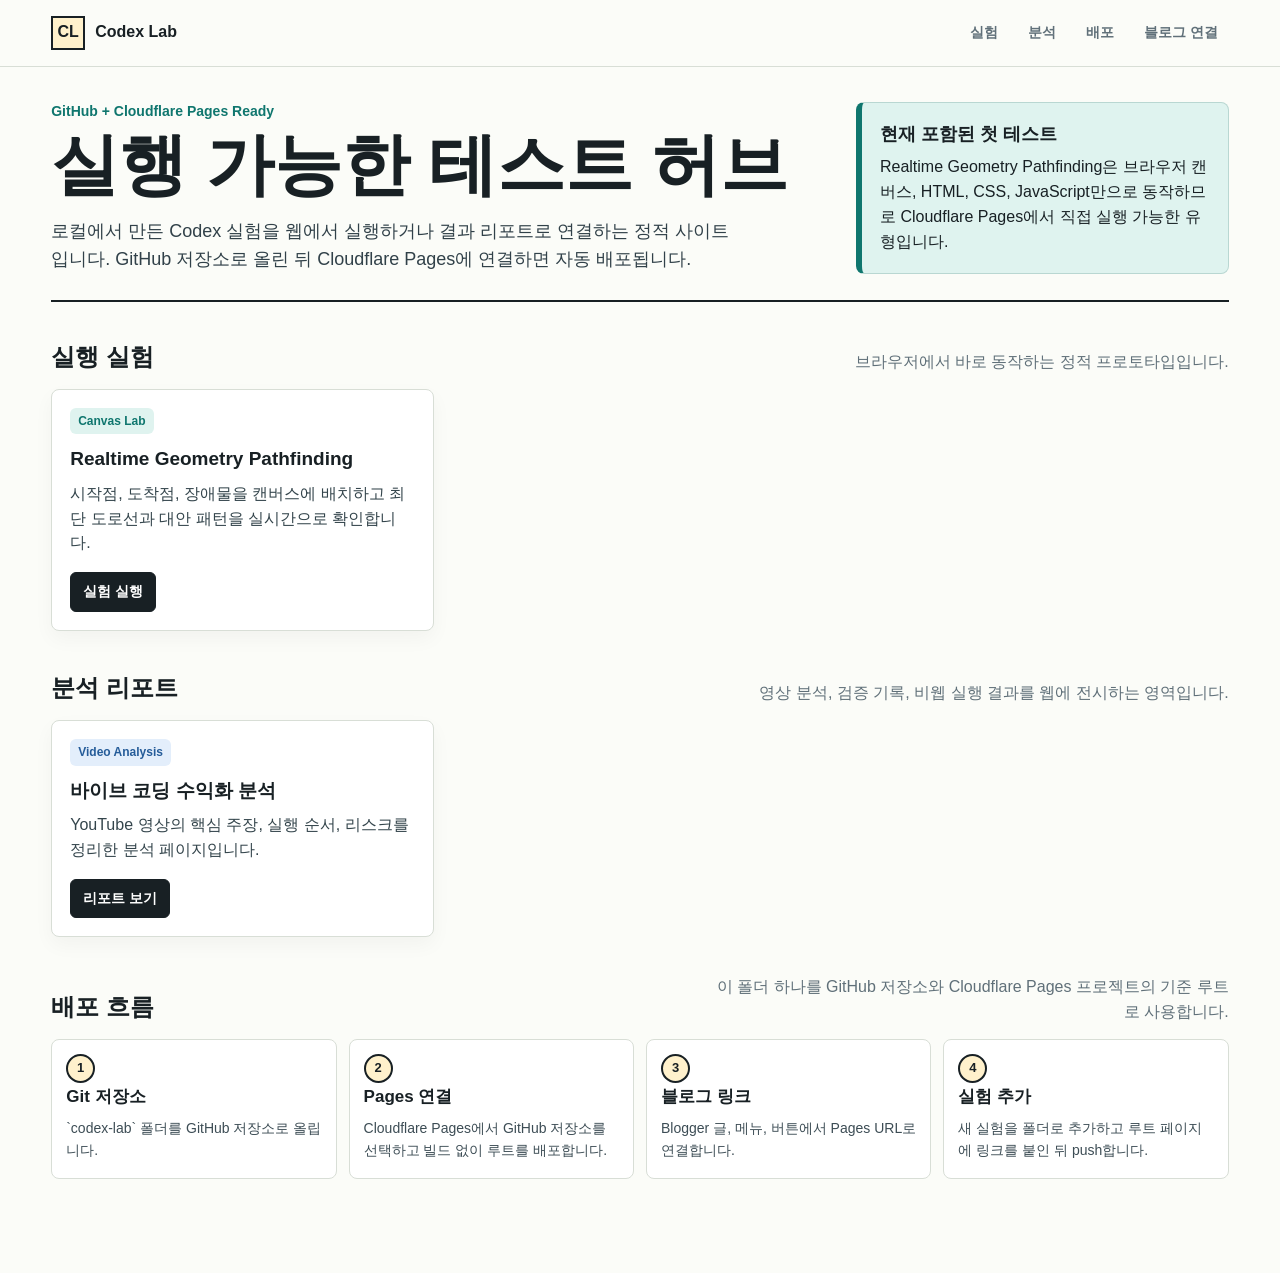
==== index.html @ 37bf5133 "Build Codex Lab static Pages site" ====
<!doctype html>
<html lang="ko">
<head>
  <meta charset="utf-8">
  <meta name="viewport" content="width=device-width, initial-scale=1">
  <title>Codex Lab | 실행 가능한 테스트 허브</title>
  <meta name="description" content="로컬 Codex 실험을 GitHub와 Cloudflare Pages로 배포하기 위한 정적 테스트 허브">
  <style>
    :root {
      --ink: #182024;
      --muted: #607079;
      --paper: #fbfcf8;
      --surface: #ffffff;
      --line: #d8ded6;
      --teal: #0f766e;
      --teal-soft: #dff3ef;
      --amber: #c98205;
      --amber-soft: #fff1cc;
      --blue: #255c99;
      --blue-soft: #e3eefb;
      --shadow: 0 16px 40px rgba(24, 32, 36, .08);
    }

    * {
      box-sizing: border-box;
    }

    body {
      margin: 0;
      color: var(--ink);
      background: var(--paper);
      font-family: "Segoe UI", "Malgun Gothic", Arial, sans-serif;
      line-height: 1.55;
    }

    a {
      color: inherit;
    }

    .topbar {
      display: flex;
      align-items: center;
      justify-content: space-between;
      gap: 16px;
      padding: 14px clamp(18px, 4vw, 56px);
      border-bottom: 1px solid var(--line);
      background: rgba(251, 252, 248, .94);
    }

    .brand {
      display: flex;
      align-items: center;
      gap: 10px;
      min-width: 0;
      font-weight: 900;
      text-decoration: none;
    }

    .mark {
      display: grid;
      place-items: center;
      width: 34px;
      height: 34px;
      border: 2px solid var(--ink);
      background: var(--amber-soft);
    }

    .nav {
      display: flex;
      gap: 8px;
      flex-wrap: wrap;
      justify-content: flex-end;
    }

    .nav a {
      min-height: 34px;
      padding: 7px 10px;
      border: 1px solid transparent;
      border-radius: 6px;
      color: var(--muted);
      font-size: 14px;
      font-weight: 800;
      text-decoration: none;
    }

    .nav a:hover {
      border-color: var(--line);
      background: var(--surface);
      color: var(--ink);
    }

    main {
      padding: 34px clamp(18px, 4vw, 56px) 56px;
    }

    .hero,
    .section {
      max-width: 1180px;
      margin: 0 auto;
    }

    .hero {
      display: grid;
      grid-template-columns: minmax(0, 1fr) minmax(300px, .48fr);
      gap: 28px;
      align-items: end;
      margin-bottom: 36px;
      padding-bottom: 26px;
      border-bottom: 2px solid var(--ink);
    }

    .eyebrow {
      margin: 0 0 8px;
      color: var(--teal);
      font-size: 14px;
      font-weight: 900;
    }

    h1 {
      margin: 0;
      font-size: clamp(34px, 6vw, 68px);
      line-height: 1.02;
      letter-spacing: 0;
    }

    .lede {
      margin: 18px 0 0;
      max-width: 68ch;
      color: #314149;
      font-size: 18px;
    }

    .deploy-card {
      padding: 18px;
      border: 1px solid #b9d7d2;
      border-left: 6px solid var(--teal);
      border-radius: 8px;
      background: var(--teal-soft);
    }

    .deploy-card strong {
      display: block;
      margin-bottom: 6px;
      font-size: 18px;
    }

    .section {
      margin-bottom: 38px;
    }

    .section-head {
      display: flex;
      align-items: end;
      justify-content: space-between;
      gap: 18px;
      margin-bottom: 14px;
    }

    h2 {
      margin: 0;
      font-size: 24px;
    }

    .section-head p {
      max-width: 58ch;
      margin: 0;
      color: var(--muted);
      text-align: right;
    }

    .grid {
      display: grid;
      grid-template-columns: repeat(3, minmax(0, 1fr));
      gap: 14px;
    }

    .card {
      min-width: 0;
      padding: 18px;
      border: 1px solid var(--line);
      border-radius: 8px;
      background: var(--surface);
      box-shadow: 0 8px 20px rgba(24, 32, 36, .04);
    }

    .tag {
      display: inline-flex;
      margin-bottom: 10px;
      padding: 4px 8px;
      border-radius: 6px;
      color: var(--teal);
      background: var(--teal-soft);
      font-size: 12px;
      font-weight: 900;
    }

    .tag.report {
      color: var(--blue);
      background: var(--blue-soft);
    }

    .tag.blog {
      color: #7b4a00;
      background: var(--amber-soft);
    }

    .card h3 {
      margin: 0 0 8px;
      font-size: 19px;
    }

    .card p {
      margin: 0;
      color: #34454c;
    }

    .launch {
      display: inline-flex;
      align-items: center;
      min-height: 38px;
      margin-top: 16px;
      padding: 8px 12px;
      border: 1px solid var(--ink);
      border-radius: 6px;
      background: var(--ink);
      color: #ffffff;
      font-size: 14px;
      font-weight: 900;
      text-decoration: none;
    }

    .launch:hover {
      background: var(--blue);
      border-color: var(--blue);
    }

    .steps {
      display: grid;
      grid-template-columns: repeat(4, minmax(0, 1fr));
      gap: 12px;
      counter-reset: step;
    }

    .step {
      position: relative;
      min-width: 0;
      padding: 44px 14px 16px;
      border: 1px solid var(--line);
      border-radius: 8px;
      background: var(--surface);
      counter-increment: step;
    }

    .step::before {
      content: counter(step);
      position: absolute;
      top: 14px;
      left: 14px;
      display: grid;
      place-items: center;
      width: 25px;
      height: 25px;
      border: 2px solid var(--ink);
      border-radius: 50%;
      background: var(--amber-soft);
      font-size: 13px;
      font-weight: 900;
    }

    .step h3 {
      margin: 0 0 8px;
      font-size: 17px;
    }

    .step p {
      margin: 0;
      color: #3d4d55;
      font-size: 14px;
    }

    @media (max-width: 900px) {
      .hero,
      .grid,
      .steps {
        grid-template-columns: 1fr;
      }

      .section-head {
        display: block;
      }

      .section-head p {
        margin-top: 8px;
        text-align: left;
      }
    }

    @media (max-width: 640px) {
      .topbar {
        align-items: flex-start;
        flex-direction: column;
      }

      .nav {
        justify-content: flex-start;
      }
    }
  </style>
</head>
<body>
  <header class="topbar">
    <a class="brand" href="./" aria-label="Codex Lab 홈">
      <span class="mark">CL</span>
      <span>Codex Lab</span>
    </a>
    <nav class="nav" aria-label="주요 섹션">
      <a href="#labs">실험</a>
      <a href="#reports">분석</a>
      <a href="#deploy">배포</a>
      <a href="blog/blogger-link-snippet.html">블로그 연결</a>
    </nav>
  </header>

  <main>
    <section class="hero">
      <div>
        <p class="eyebrow">GitHub + Cloudflare Pages Ready</p>
        <h1>실행 가능한 테스트 허브</h1>
        <p class="lede">로컬에서 만든 Codex 실험을 웹에서 실행하거나 결과 리포트로 연결하는 정적 사이트입니다. GitHub 저장소로 올린 뒤 Cloudflare Pages에 연결하면 자동 배포됩니다.</p>
      </div>
      <div class="deploy-card">
        <strong>현재 포함된 첫 테스트</strong>
        Realtime Geometry Pathfinding은 브라우저 캔버스, HTML, CSS, JavaScript만으로 동작하므로 Cloudflare Pages에서 직접 실행 가능한 유형입니다.
      </div>
    </section>

    <section class="section" id="labs">
      <div class="section-head">
        <h2>실행 실험</h2>
        <p>브라우저에서 바로 동작하는 정적 프로토타입입니다.</p>
      </div>
      <div class="grid">
        <article class="card">
          <span class="tag">Canvas Lab</span>
          <h3>Realtime Geometry Pathfinding</h3>
          <p>시작점, 도착점, 장애물을 캔버스에 배치하고 최단 도로선과 대안 패턴을 실시간으로 확인합니다.</p>
          <a class="launch" href="labs/realtime-geometry-pathfinding/">실험 실행</a>
        </article>
      </div>
    </section>

    <section class="section" id="reports">
      <div class="section-head">
        <h2>분석 리포트</h2>
        <p>영상 분석, 검증 기록, 비웹 실행 결과를 웹에 전시하는 영역입니다.</p>
      </div>
      <div class="grid">
        <article class="card">
          <span class="tag report">Video Analysis</span>
          <h3>바이브 코딩 수익화 분석</h3>
          <p>YouTube 영상의 핵심 주장, 실행 순서, 리스크를 정리한 분석 페이지입니다.</p>
          <a class="launch" href="reports/vibe-coding-video-analysis/">리포트 보기</a>
        </article>
      </div>
    </section>

    <section class="section" id="deploy">
      <div class="section-head">
        <h2>배포 흐름</h2>
        <p>이 폴더 하나를 GitHub 저장소와 Cloudflare Pages 프로젝트의 기준 루트로 사용합니다.</p>
      </div>
      <div class="steps">
        <article class="step">
          <h3>Git 저장소</h3>
          <p>`codex-lab` 폴더를 GitHub 저장소로 올립니다.</p>
        </article>
        <article class="step">
          <h3>Pages 연결</h3>
          <p>Cloudflare Pages에서 GitHub 저장소를 선택하고 빌드 없이 루트를 배포합니다.</p>
        </article>
        <article class="step">
          <h3>블로그 링크</h3>
          <p>Blogger 글, 메뉴, 버튼에서 Pages URL로 연결합니다.</p>
        </article>
        <article class="step">
          <h3>실험 추가</h3>
          <p>새 실험을 폴더로 추가하고 루트 페이지에 링크를 붙인 뒤 push합니다.</p>
        </article>
      </div>
    </section>
  </main>
</body>
</html>
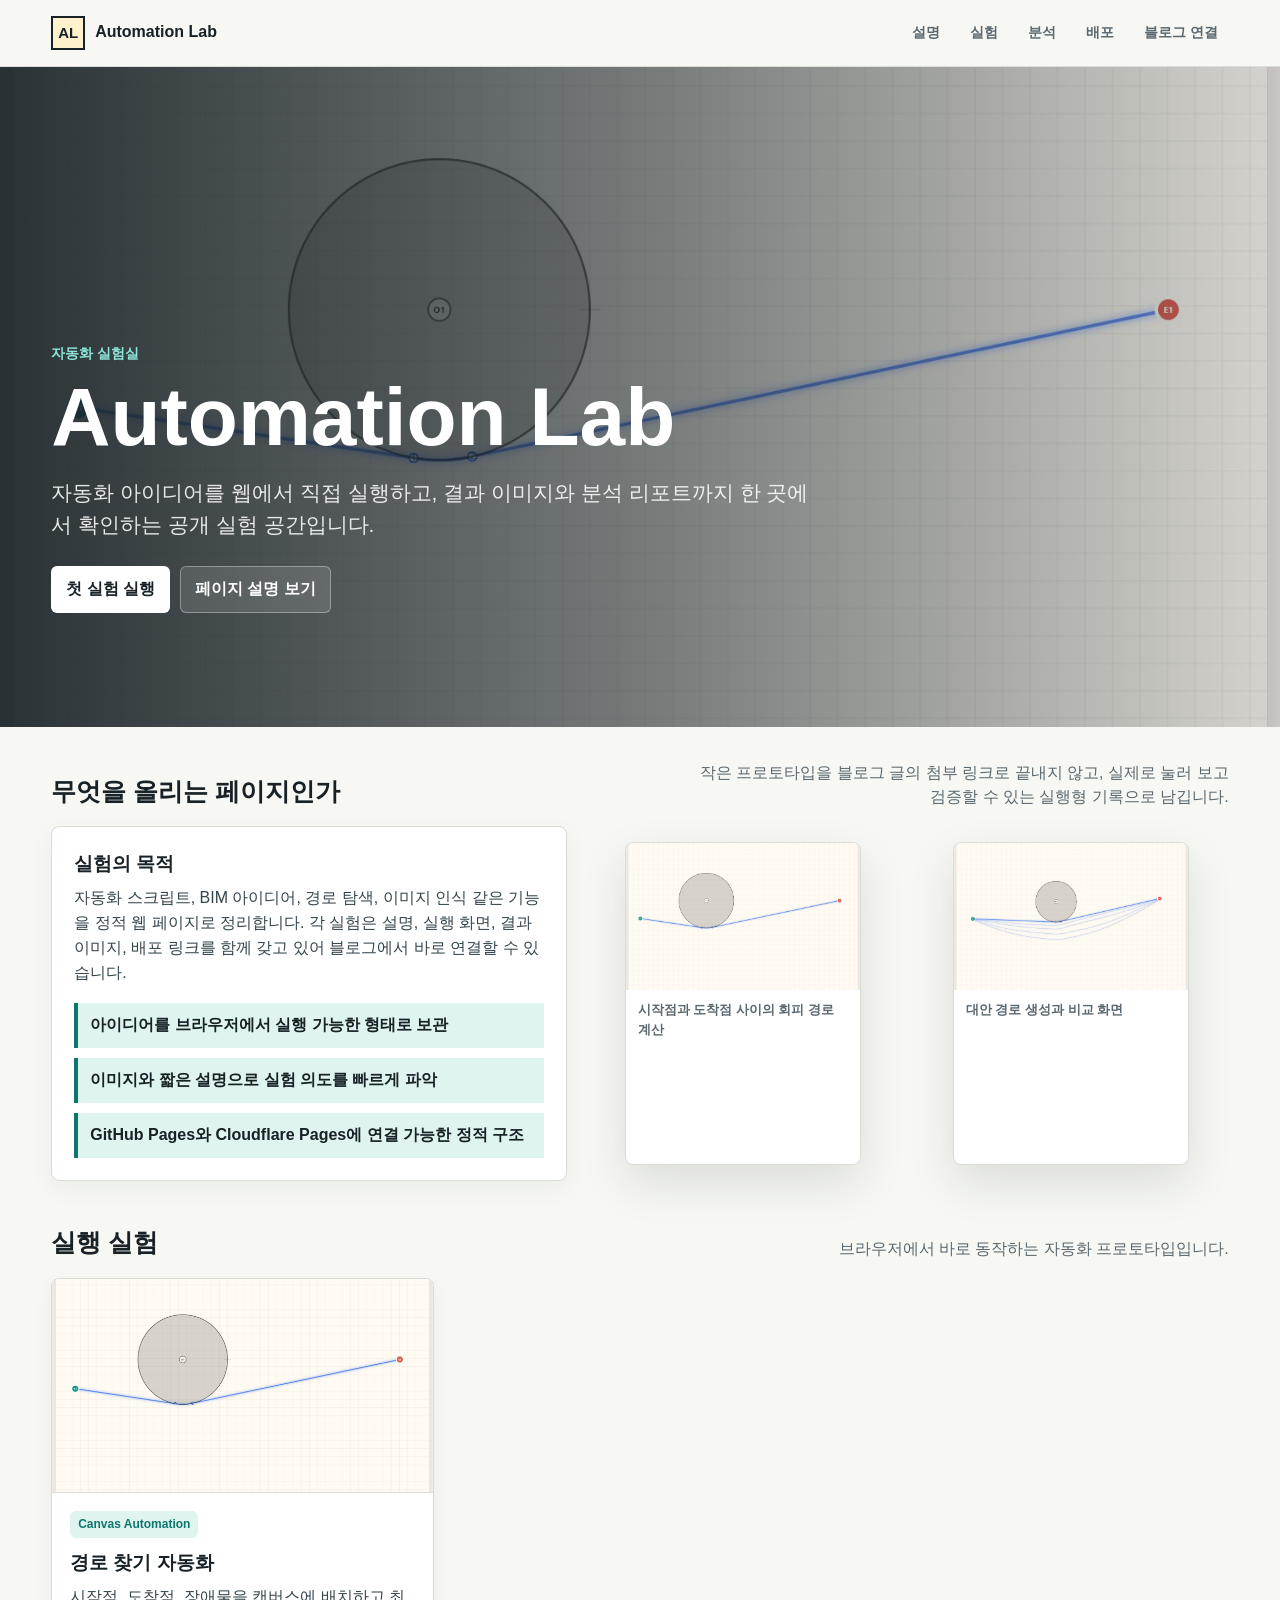
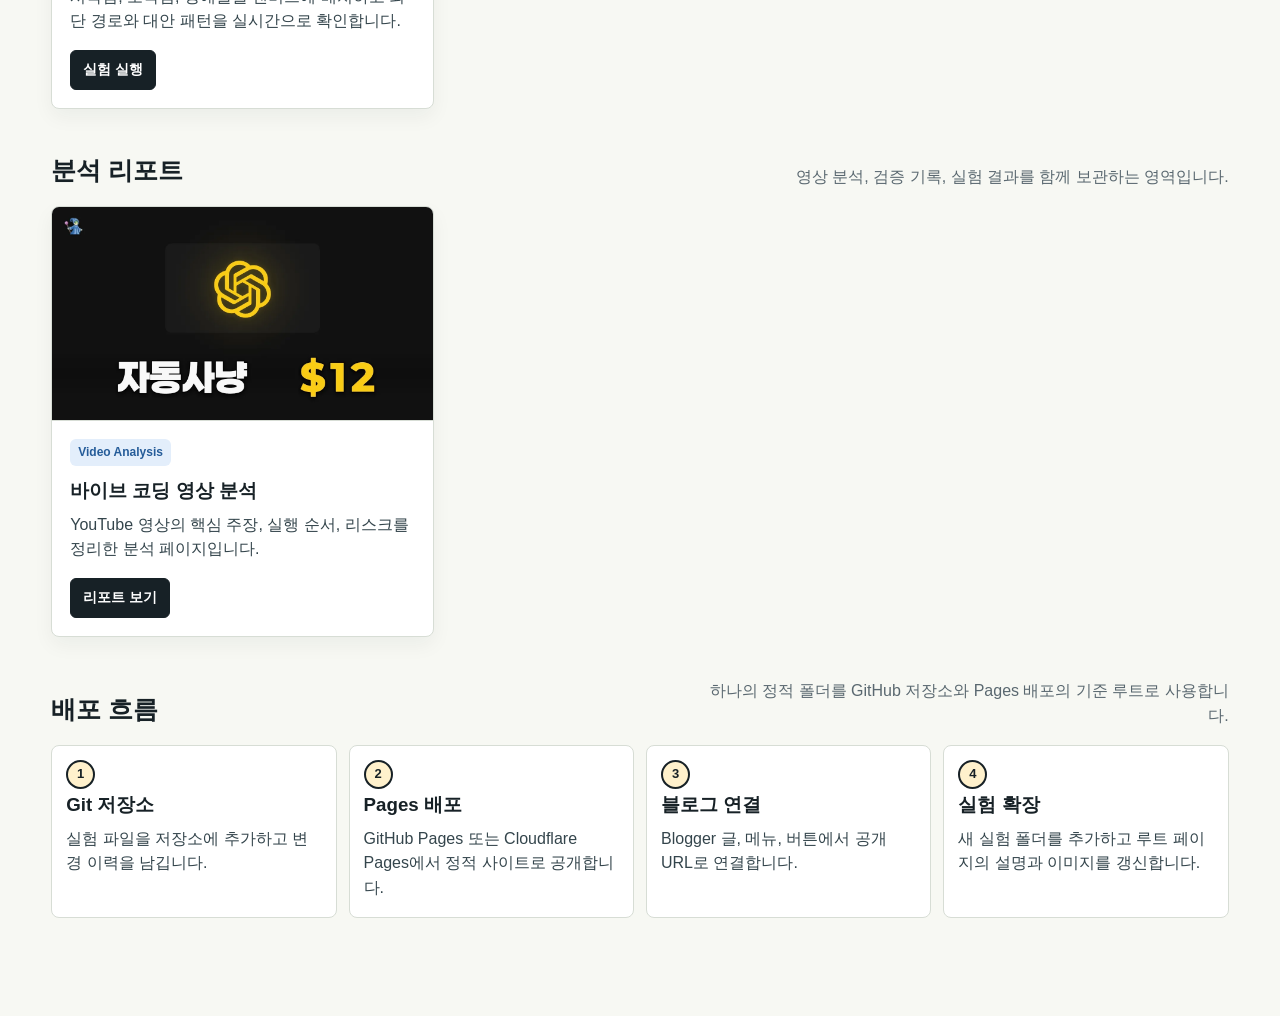
==== commit 5ae608ca: "Rebrand as Automation Lab with visual explanations" ====
--- a/index.html
+++ b/index.html
@@ -3,26 +3,31 @@
 <head>
   <meta charset="utf-8">
   <meta name="viewport" content="width=device-width, initial-scale=1">
-  <title>Codex Lab | 실행 가능한 테스트 허브</title>
-  <meta name="description" content="로컬 Codex 실험을 GitHub와 Cloudflare Pages로 배포하기 위한 정적 테스트 허브">
+  <title>Automation Lab | 실행형 자동화 실험</title>
+  <meta name="description" content="로컬에서 만든 자동화 실험, 분석 리포트, 웹 프로토타입을 GitHub Pages와 Cloudflare Pages로 연결하는 실행형 테스트 허브">
   <style>
     :root {
-      --ink: #182024;
-      --muted: #607079;
-      --paper: #fbfcf8;
+      --ink: #172126;
+      --muted: #5a6870;
+      --paper: #f7f8f3;
       --surface: #ffffff;
-      --line: #d8ded6;
+      --line: #d7ddd5;
       --teal: #0f766e;
       --teal-soft: #dff3ef;
       --amber: #c98205;
       --amber-soft: #fff1cc;
       --blue: #255c99;
       --blue-soft: #e3eefb;
-      --shadow: 0 16px 40px rgba(24, 32, 36, .08);
+      --coral: #c94d3f;
+      --shadow: 0 18px 46px rgba(23, 33, 38, .12);
     }
 
     * {
       box-sizing: border-box;
+    }
+
+    html {
+      scroll-behavior: smooth;
     }
 
     body {
@@ -37,14 +42,23 @@
       color: inherit;
     }
 
+    img {
+      display: block;
+      max-width: 100%;
+    }
+
     .topbar {
+      position: sticky;
+      top: 0;
+      z-index: 10;
       display: flex;
       align-items: center;
       justify-content: space-between;
       gap: 16px;
       padding: 14px clamp(18px, 4vw, 56px);
-      border-bottom: 1px solid var(--line);
-      background: rgba(251, 252, 248, .94);
+      border-bottom: 1px solid rgba(23, 33, 38, .12);
+      background: rgba(247, 248, 243, .94);
+      backdrop-filter: blur(14px);
     }
 
     .brand {
@@ -63,6 +77,8 @@
       height: 34px;
       border: 2px solid var(--ink);
       background: var(--amber-soft);
+      font-size: 15px;
+      line-height: 1;
     }
 
     .nav {
@@ -89,63 +105,77 @@
       color: var(--ink);
     }
 
+    .hero {
+      min-height: min(660px, calc(100vh - 56px));
+      display: grid;
+      align-items: end;
+      padding: clamp(36px, 7vw, 78px) clamp(18px, 4vw, 56px);
+      background:
+        linear-gradient(90deg, rgba(23, 33, 38, .92), rgba(23, 33, 38, .58) 52%, rgba(23, 33, 38, .18)),
+        url("labs/realtime-geometry-pathfinding/polished-preview.png") center / cover no-repeat;
+      color: #ffffff;
+    }
+
+    .hero-copy {
+      max-width: 760px;
+      padding-bottom: clamp(18px, 4vh, 48px);
+    }
+
+    .eyebrow {
+      margin: 0 0 10px;
+      color: #8de5d9;
+      font-size: 14px;
+      font-weight: 900;
+    }
+
+    h1 {
+      margin: 0;
+      font-size: clamp(42px, 7vw, 82px);
+      line-height: 1.02;
+      letter-spacing: 0;
+    }
+
+    .lede {
+      max-width: 66ch;
+      margin: 18px 0 0;
+      color: rgba(255, 255, 255, .88);
+      font-size: clamp(17px, 2vw, 21px);
+    }
+
+    .hero-actions {
+      display: flex;
+      flex-wrap: wrap;
+      gap: 10px;
+      margin-top: 24px;
+    }
+
+    .button {
+      display: inline-flex;
+      align-items: center;
+      justify-content: center;
+      min-height: 42px;
+      padding: 10px 14px;
+      border: 1px solid rgba(255, 255, 255, .34);
+      border-radius: 6px;
+      background: #ffffff;
+      color: var(--ink);
+      font-weight: 900;
+      text-decoration: none;
+    }
+
+    .button.secondary {
+      background: rgba(255, 255, 255, .12);
+      color: #ffffff;
+      backdrop-filter: blur(12px);
+    }
+
     main {
       padding: 34px clamp(18px, 4vw, 56px) 56px;
     }
 
-    .hero,
     .section {
       max-width: 1180px;
-      margin: 0 auto;
-    }
-
-    .hero {
-      display: grid;
-      grid-template-columns: minmax(0, 1fr) minmax(300px, .48fr);
-      gap: 28px;
-      align-items: end;
-      margin-bottom: 36px;
-      padding-bottom: 26px;
-      border-bottom: 2px solid var(--ink);
-    }
-
-    .eyebrow {
-      margin: 0 0 8px;
-      color: var(--teal);
-      font-size: 14px;
-      font-weight: 900;
-    }
-
-    h1 {
-      margin: 0;
-      font-size: clamp(34px, 6vw, 68px);
-      line-height: 1.02;
-      letter-spacing: 0;
-    }
-
-    .lede {
-      margin: 18px 0 0;
-      max-width: 68ch;
-      color: #314149;
-      font-size: 18px;
-    }
-
-    .deploy-card {
-      padding: 18px;
-      border: 1px solid #b9d7d2;
-      border-left: 6px solid var(--teal);
-      border-radius: 8px;
-      background: var(--teal-soft);
-    }
-
-    .deploy-card strong {
-      display: block;
-      margin-bottom: 6px;
-      font-size: 18px;
-    }
-
-    .section {
-      margin-bottom: 38px;
+      margin: 0 auto 42px;
     }
 
     .section-head {
@@ -153,34 +183,119 @@
       align-items: end;
       justify-content: space-between;
       gap: 18px;
-      margin-bottom: 14px;
+      margin-bottom: 16px;
     }
 
     h2 {
       margin: 0;
-      font-size: 24px;
+      font-size: 25px;
+      letter-spacing: 0;
     }
 
     .section-head p {
-      max-width: 58ch;
+      max-width: 60ch;
       margin: 0;
       color: var(--muted);
       text-align: right;
     }
 
-    .grid {
-      display: grid;
-      grid-template-columns: repeat(3, minmax(0, 1fr));
-      gap: 14px;
-    }
-
-    .card {
-      min-width: 0;
-      padding: 18px;
+    .explain-grid {
+      display: grid;
+      grid-template-columns: minmax(0, .8fr) minmax(320px, 1fr);
+      gap: 18px;
+      align-items: stretch;
+    }
+
+    .explain-copy {
+      padding: 22px;
       border: 1px solid var(--line);
       border-radius: 8px;
       background: var(--surface);
-      box-shadow: 0 8px 20px rgba(24, 32, 36, .04);
+      box-shadow: 0 8px 24px rgba(23, 33, 38, .05);
+    }
+
+    .explain-copy h3,
+    .card h3,
+    .step h3 {
+      margin: 0 0 8px;
+    }
+
+    .explain-copy p,
+    .card p,
+    .step p {
+      margin: 0;
+      color: #34454c;
+    }
+
+    .explain-list {
+      display: grid;
+      gap: 10px;
+      margin: 18px 0 0;
+      padding: 0;
+      list-style: none;
+    }
+
+    .explain-list li {
+      padding: 10px 12px;
+      border-left: 4px solid var(--teal);
+      background: var(--teal-soft);
+      font-weight: 800;
+    }
+
+    .visual-grid {
+      display: grid;
+      grid-template-columns: repeat(2, minmax(0, 1fr));
+      gap: 12px;
+    }
+
+    .visual {
+      overflow: hidden;
+      min-width: 0;
+      border: 1px solid var(--line);
+      border-radius: 8px;
+      background: var(--surface);
+      box-shadow: var(--shadow);
+    }
+
+    .visual img {
+      width: 100%;
+      aspect-ratio: 16 / 10;
+      object-fit: cover;
+      background: #dce3df;
+    }
+
+    .visual figcaption {
+      padding: 10px 12px;
+      color: var(--muted);
+      font-size: 13px;
+      font-weight: 800;
+    }
+
+    .grid {
+      display: grid;
+      grid-template-columns: repeat(3, minmax(0, 1fr));
+      gap: 14px;
+    }
+
+    .card {
+      min-width: 0;
+      overflow: hidden;
+      border: 1px solid var(--line);
+      border-radius: 8px;
+      background: var(--surface);
+      box-shadow: 0 8px 20px rgba(23, 33, 38, .05);
+    }
+
+    .card-body {
+      padding: 18px;
+    }
+
+    .card img {
+      width: 100%;
+      aspect-ratio: 16 / 9;
+      object-fit: cover;
+      border-bottom: 1px solid var(--line);
+      background: #dce3df;
     }
 
     .tag {
@@ -197,21 +312,6 @@
     .tag.report {
       color: var(--blue);
       background: var(--blue-soft);
-    }
-
-    .tag.blog {
-      color: #7b4a00;
-      background: var(--amber-soft);
-    }
-
-    .card h3 {
-      margin: 0 0 8px;
-      font-size: 19px;
-    }
-
-    .card p {
-      margin: 0;
-      color: #34454c;
     }
 
     .launch {
@@ -267,19 +367,8 @@
       font-weight: 900;
     }
 
-    .step h3 {
-      margin: 0 0 8px;
-      font-size: 17px;
-    }
-
-    .step p {
-      margin: 0;
-      color: #3d4d55;
-      font-size: 14px;
-    }
-
     @media (max-width: 900px) {
-      .hero,
+      .explain-grid,
       .grid,
       .steps {
         grid-template-columns: 1fr;
@@ -304,16 +393,26 @@
       .nav {
         justify-content: flex-start;
       }
+
+      .hero {
+        min-height: 580px;
+        background-position: 58% center;
+      }
+
+      .visual-grid {
+        grid-template-columns: 1fr;
+      }
     }
   </style>
 </head>
 <body>
   <header class="topbar">
-    <a class="brand" href="./" aria-label="Codex Lab 홈">
-      <span class="mark">CL</span>
-      <span>Codex Lab</span>
+    <a class="brand" href="./" aria-label="Automation Lab 홈">
+      <span class="mark">AL</span>
+      <span>Automation Lab</span>
     </a>
     <nav class="nav" aria-label="주요 섹션">
+      <a href="#about">설명</a>
       <a href="#labs">실험</a>
       <a href="#reports">분석</a>
       <a href="#deploy">배포</a>
@@ -321,30 +420,66 @@
     </nav>
   </header>
 
+  <section class="hero" aria-labelledby="heroTitle">
+    <div class="hero-copy">
+      <p class="eyebrow">자동화 실험실</p>
+      <h1 id="heroTitle">Automation Lab</h1>
+      <p class="lede">
+        자동화 아이디어를 웹에서 직접 실행하고, 결과 이미지와 분석 리포트까지 한 곳에서 확인하는 공개 실험 공간입니다.
+      </p>
+      <div class="hero-actions">
+        <a class="button" href="labs/realtime-geometry-pathfinding/">첫 실험 실행</a>
+        <a class="button secondary" href="#about">페이지 설명 보기</a>
+      </div>
+    </div>
+  </section>
+
   <main>
-    <section class="hero">
-      <div>
-        <p class="eyebrow">GitHub + Cloudflare Pages Ready</p>
-        <h1>실행 가능한 테스트 허브</h1>
-        <p class="lede">로컬에서 만든 Codex 실험을 웹에서 실행하거나 결과 리포트로 연결하는 정적 사이트입니다. GitHub 저장소로 올린 뒤 Cloudflare Pages에 연결하면 자동 배포됩니다.</p>
-      </div>
-      <div class="deploy-card">
-        <strong>현재 포함된 첫 테스트</strong>
-        Realtime Geometry Pathfinding은 브라우저 캔버스, HTML, CSS, JavaScript만으로 동작하므로 Cloudflare Pages에서 직접 실행 가능한 유형입니다.
+    <section class="section" id="about">
+      <div class="section-head">
+        <h2>무엇을 올리는 페이지인가</h2>
+        <p>작은 프로토타입을 블로그 글의 첨부 링크로 끝내지 않고, 실제로 눌러 보고 검증할 수 있는 실행형 기록으로 남깁니다.</p>
+      </div>
+      <div class="explain-grid">
+        <div class="explain-copy">
+          <h3>실험의 목적</h3>
+          <p>
+            자동화 스크립트, BIM 아이디어, 경로 탐색, 이미지 인식 같은 기능을 정적 웹 페이지로 정리합니다.
+            각 실험은 설명, 실행 화면, 결과 이미지, 배포 링크를 함께 갖고 있어 블로그에서 바로 연결할 수 있습니다.
+          </p>
+          <ul class="explain-list">
+            <li>아이디어를 브라우저에서 실행 가능한 형태로 보관</li>
+            <li>이미지와 짧은 설명으로 실험 의도를 빠르게 파악</li>
+            <li>GitHub Pages와 Cloudflare Pages에 연결 가능한 정적 구조</li>
+          </ul>
+        </div>
+        <div class="visual-grid" aria-label="실험 화면 예시">
+          <figure class="visual">
+            <img src="labs/realtime-geometry-pathfinding/polished-preview.png" alt="장애물 주변으로 경로를 계산하는 자동화 실험 화면">
+            <figcaption>시작점과 도착점 사이의 회피 경로 계산</figcaption>
+          </figure>
+          <figure class="visual">
+            <img src="labs/realtime-geometry-pathfinding/alternative-preview.png" alt="여러 대안 경로를 비교하는 자동화 실험 화면">
+            <figcaption>대안 경로 생성과 비교 화면</figcaption>
+          </figure>
+        </div>
       </div>
     </section>
 
     <section class="section" id="labs">
       <div class="section-head">
         <h2>실행 실험</h2>
-        <p>브라우저에서 바로 동작하는 정적 프로토타입입니다.</p>
+        <p>브라우저에서 바로 동작하는 자동화 프로토타입입니다.</p>
       </div>
       <div class="grid">
         <article class="card">
-          <span class="tag">Canvas Lab</span>
-          <h3>Realtime Geometry Pathfinding</h3>
-          <p>시작점, 도착점, 장애물을 캔버스에 배치하고 최단 도로선과 대안 패턴을 실시간으로 확인합니다.</p>
-          <a class="launch" href="labs/realtime-geometry-pathfinding/">실험 실행</a>
+          <img src="labs/realtime-geometry-pathfinding/polished-preview.png" alt="Realtime Geometry Pathfinding 실행 미리보기">
+          <div class="card-body">
+            <span class="tag">Canvas Automation</span>
+            <h3>경로 찾기 자동화</h3>
+            <p>시작점, 도착점, 장애물을 캔버스에 배치하고 최단 경로와 대안 패턴을 실시간으로 확인합니다.</p>
+            <a class="launch" href="labs/realtime-geometry-pathfinding/">실험 실행</a>
+          </div>
         </article>
       </div>
     </section>
@@ -352,14 +487,17 @@
     <section class="section" id="reports">
       <div class="section-head">
         <h2>분석 리포트</h2>
-        <p>영상 분석, 검증 기록, 비웹 실행 결과를 웹에 전시하는 영역입니다.</p>
+        <p>영상 분석, 검증 기록, 실험 결과를 함께 보관하는 영역입니다.</p>
       </div>
       <div class="grid">
         <article class="card">
-          <span class="tag report">Video Analysis</span>
-          <h3>바이브 코딩 수익화 분석</h3>
-          <p>YouTube 영상의 핵심 주장, 실행 순서, 리스크를 정리한 분석 페이지입니다.</p>
-          <a class="launch" href="reports/vibe-coding-video-analysis/">리포트 보기</a>
+          <img src="reports/vibe-coding-video-analysis/thumbnail_F5QfQ8ve-zs.webp" alt="바이브 코딩 영상 분석 썸네일">
+          <div class="card-body">
+            <span class="tag report">Video Analysis</span>
+            <h3>바이브 코딩 영상 분석</h3>
+            <p>YouTube 영상의 핵심 주장, 실행 순서, 리스크를 정리한 분석 페이지입니다.</p>
+            <a class="launch" href="reports/vibe-coding-video-analysis/">리포트 보기</a>
+          </div>
         </article>
       </div>
     </section>
@@ -367,24 +505,24 @@
     <section class="section" id="deploy">
       <div class="section-head">
         <h2>배포 흐름</h2>
-        <p>이 폴더 하나를 GitHub 저장소와 Cloudflare Pages 프로젝트의 기준 루트로 사용합니다.</p>
+        <p>하나의 정적 폴더를 GitHub 저장소와 Pages 배포의 기준 루트로 사용합니다.</p>
       </div>
       <div class="steps">
         <article class="step">
           <h3>Git 저장소</h3>
-          <p>`codex-lab` 폴더를 GitHub 저장소로 올립니다.</p>
+          <p>실험 파일을 저장소에 추가하고 변경 이력을 남깁니다.</p>
         </article>
         <article class="step">
-          <h3>Pages 연결</h3>
-          <p>Cloudflare Pages에서 GitHub 저장소를 선택하고 빌드 없이 루트를 배포합니다.</p>
+          <h3>Pages 배포</h3>
+          <p>GitHub Pages 또는 Cloudflare Pages에서 정적 사이트로 공개합니다.</p>
         </article>
         <article class="step">
-          <h3>블로그 링크</h3>
-          <p>Blogger 글, 메뉴, 버튼에서 Pages URL로 연결합니다.</p>
+          <h3>블로그 연결</h3>
+          <p>Blogger 글, 메뉴, 버튼에서 공개 URL로 연결합니다.</p>
         </article>
         <article class="step">
-          <h3>실험 추가</h3>
-          <p>새 실험을 폴더로 추가하고 루트 페이지에 링크를 붙인 뒤 push합니다.</p>
+          <h3>실험 확장</h3>
+          <p>새 실험 폴더를 추가하고 루트 페이지의 설명과 이미지를 갱신합니다.</p>
         </article>
       </div>
     </section>
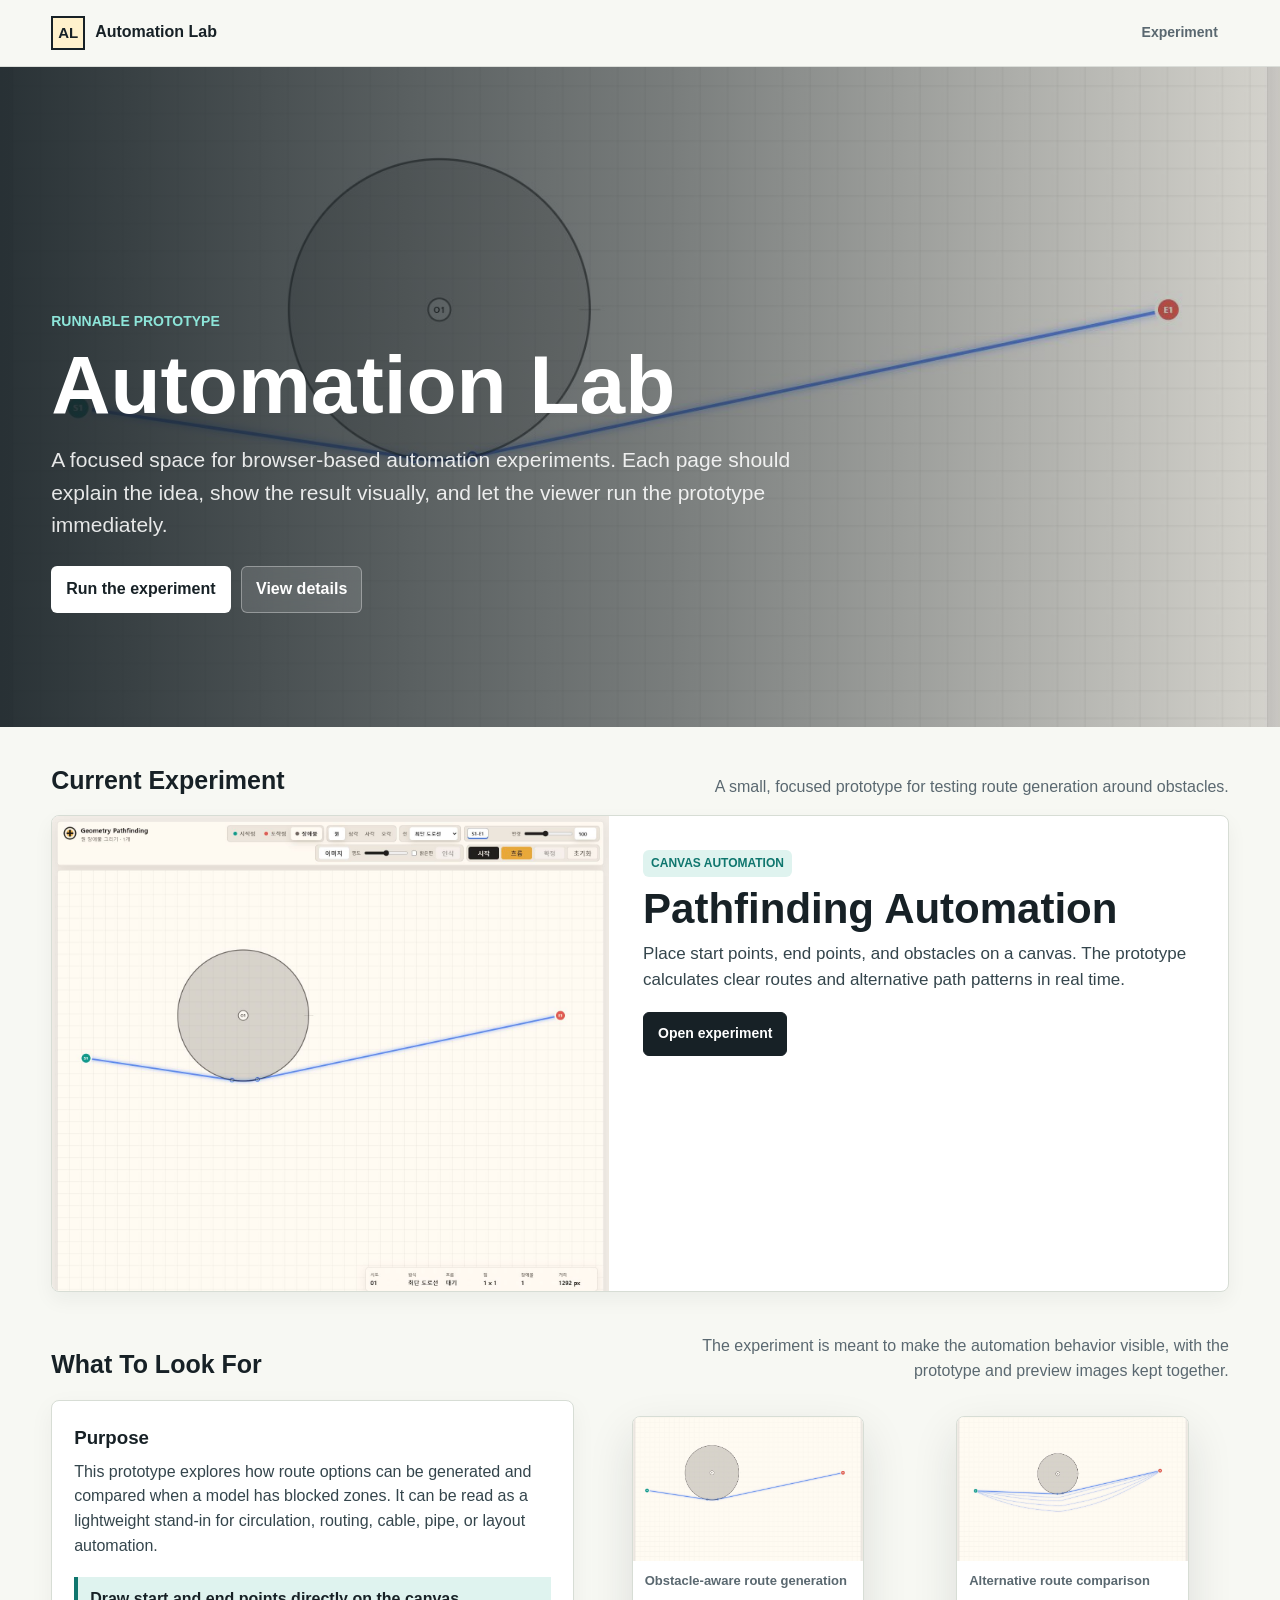
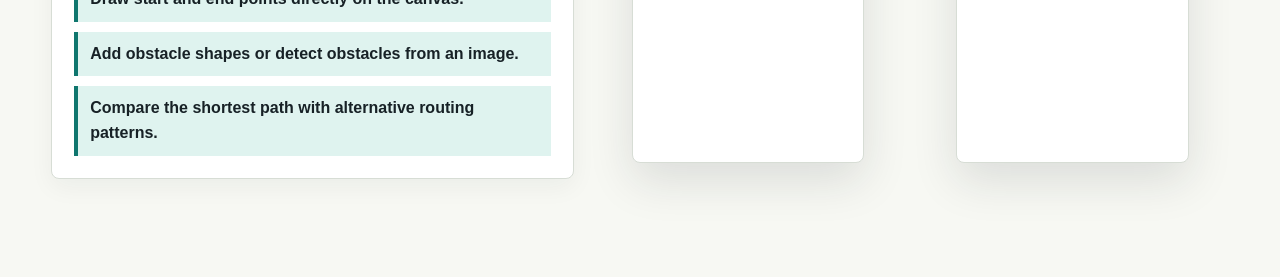
==== commit 522b07e6: "Simplify Automation Lab public UI in English" ====
--- a/index.html
+++ b/index.html
@@ -1,10 +1,10 @@
 <!doctype html>
-<html lang="ko">
+<html lang="en">
 <head>
   <meta charset="utf-8">
   <meta name="viewport" content="width=device-width, initial-scale=1">
-  <title>Automation Lab | 실행형 자동화 실험</title>
-  <meta name="description" content="로컬에서 만든 자동화 실험, 분석 리포트, 웹 프로토타입을 GitHub Pages와 Cloudflare Pages로 연결하는 실행형 테스트 허브">
+  <title>Automation Lab | Runnable Automation Experiments</title>
+  <meta name="description" content="A focused gallery of runnable automation experiments with visual previews and browser-based prototypes.">
   <style>
     :root {
       --ink: #172126;
@@ -17,8 +17,6 @@
       --amber: #c98205;
       --amber-soft: #fff1cc;
       --blue: #255c99;
-      --blue-soft: #e3eefb;
-      --coral: #c94d3f;
       --shadow: 0 18px 46px rgba(23, 33, 38, .12);
     }
 
@@ -34,7 +32,7 @@
       margin: 0;
       color: var(--ink);
       background: var(--paper);
-      font-family: "Segoe UI", "Malgun Gothic", Arial, sans-serif;
+      font-family: "Segoe UI", Arial, sans-serif;
       line-height: 1.55;
     }
 
@@ -126,6 +124,7 @@
       color: #8de5d9;
       font-size: 14px;
       font-weight: 900;
+      text-transform: uppercase;
     }
 
     h1 {
@@ -149,18 +148,22 @@
       margin-top: 24px;
     }
 
-    .button {
+    .button,
+    .launch {
       display: inline-flex;
       align-items: center;
       justify-content: center;
       min-height: 42px;
       padding: 10px 14px;
+      border-radius: 6px;
+      font-weight: 900;
+      text-decoration: none;
+    }
+
+    .button {
       border: 1px solid rgba(255, 255, 255, .34);
-      border-radius: 6px;
       background: #ffffff;
       color: var(--ink);
-      font-weight: 900;
-      text-decoration: none;
     }
 
     .button.secondary {
@@ -201,7 +204,7 @@
 
     .explain-grid {
       display: grid;
-      grid-template-columns: minmax(0, .8fr) minmax(320px, 1fr);
+      grid-template-columns: minmax(0, .82fr) minmax(320px, 1fr);
       gap: 18px;
       align-items: stretch;
     }
@@ -214,15 +217,11 @@
       box-shadow: 0 8px 24px rgba(23, 33, 38, .05);
     }
 
-    .explain-copy h3,
-    .card h3,
-    .step h3 {
+    .explain-copy h3 {
       margin: 0 0 8px;
     }
 
-    .explain-copy p,
-    .card p,
-    .step p {
+    .explain-copy p {
       margin: 0;
       color: #34454c;
     }
@@ -248,7 +247,8 @@
       gap: 12px;
     }
 
-    .visual {
+    .visual,
+    .card {
       overflow: hidden;
       min-width: 0;
       border: 1px solid var(--line);
@@ -271,31 +271,22 @@
       font-weight: 800;
     }
 
-    .grid {
-      display: grid;
-      grid-template-columns: repeat(3, minmax(0, 1fr));
-      gap: 14px;
-    }
-
     .card {
-      min-width: 0;
-      overflow: hidden;
-      border: 1px solid var(--line);
-      border-radius: 8px;
-      background: var(--surface);
+      display: grid;
+      grid-template-columns: minmax(320px, .9fr) minmax(0, 1fr);
       box-shadow: 0 8px 20px rgba(23, 33, 38, .05);
-    }
-
-    .card-body {
-      padding: 18px;
     }
 
     .card img {
       width: 100%;
-      aspect-ratio: 16 / 9;
+      height: 100%;
+      min-height: 280px;
       object-fit: cover;
-      border-bottom: 1px solid var(--line);
       background: #dce3df;
+    }
+
+    .card-body {
+      padding: clamp(20px, 4vw, 34px);
     }
 
     .tag {
@@ -307,26 +298,27 @@
       background: var(--teal-soft);
       font-size: 12px;
       font-weight: 900;
-    }
-
-    .tag.report {
-      color: var(--blue);
-      background: var(--blue-soft);
+      text-transform: uppercase;
+    }
+
+    .card h3 {
+      margin: 0 0 10px;
+      font-size: clamp(26px, 4vw, 42px);
+      line-height: 1.05;
+    }
+
+    .card p {
+      margin: 0;
+      color: #34454c;
+      font-size: 17px;
     }
 
     .launch {
-      display: inline-flex;
-      align-items: center;
-      min-height: 38px;
-      margin-top: 16px;
-      padding: 8px 12px;
+      margin-top: 18px;
       border: 1px solid var(--ink);
-      border-radius: 6px;
       background: var(--ink);
       color: #ffffff;
       font-size: 14px;
-      font-weight: 900;
-      text-decoration: none;
     }
 
     .launch:hover {
@@ -334,43 +326,9 @@
       border-color: var(--blue);
     }
 
-    .steps {
-      display: grid;
-      grid-template-columns: repeat(4, minmax(0, 1fr));
-      gap: 12px;
-      counter-reset: step;
-    }
-
-    .step {
-      position: relative;
-      min-width: 0;
-      padding: 44px 14px 16px;
-      border: 1px solid var(--line);
-      border-radius: 8px;
-      background: var(--surface);
-      counter-increment: step;
-    }
-
-    .step::before {
-      content: counter(step);
-      position: absolute;
-      top: 14px;
-      left: 14px;
-      display: grid;
-      place-items: center;
-      width: 25px;
-      height: 25px;
-      border: 2px solid var(--ink);
-      border-radius: 50%;
-      background: var(--amber-soft);
-      font-size: 13px;
-      font-weight: 900;
-    }
-
     @media (max-width: 900px) {
       .explain-grid,
-      .grid,
-      .steps {
+      .card {
         grid-template-columns: 1fr;
       }
 
@@ -407,123 +365,75 @@
 </head>
 <body>
   <header class="topbar">
-    <a class="brand" href="./" aria-label="Automation Lab 홈">
+    <a class="brand" href="./" aria-label="Automation Lab home">
       <span class="mark">AL</span>
       <span>Automation Lab</span>
     </a>
-    <nav class="nav" aria-label="주요 섹션">
-      <a href="#about">설명</a>
-      <a href="#labs">실험</a>
-      <a href="#reports">분석</a>
-      <a href="#deploy">배포</a>
-      <a href="blog/blogger-link-snippet.html">블로그 연결</a>
+    <nav class="nav" aria-label="Main navigation">
+      <a href="#experiment">Experiment</a>
     </nav>
   </header>
 
   <section class="hero" aria-labelledby="heroTitle">
     <div class="hero-copy">
-      <p class="eyebrow">자동화 실험실</p>
+      <p class="eyebrow">Runnable prototype</p>
       <h1 id="heroTitle">Automation Lab</h1>
       <p class="lede">
-        자동화 아이디어를 웹에서 직접 실행하고, 결과 이미지와 분석 리포트까지 한 곳에서 확인하는 공개 실험 공간입니다.
+        A focused space for browser-based automation experiments. Each page should explain the idea, show the result visually, and let the viewer run the prototype immediately.
       </p>
       <div class="hero-actions">
-        <a class="button" href="labs/realtime-geometry-pathfinding/">첫 실험 실행</a>
-        <a class="button secondary" href="#about">페이지 설명 보기</a>
+        <a class="button" href="labs/realtime-geometry-pathfinding/">Run the experiment</a>
+        <a class="button secondary" href="#experiment">View details</a>
       </div>
     </div>
   </section>
 
   <main>
-    <section class="section" id="about">
+    <section class="section" id="experiment">
       <div class="section-head">
-        <h2>무엇을 올리는 페이지인가</h2>
-        <p>작은 프로토타입을 블로그 글의 첨부 링크로 끝내지 않고, 실제로 눌러 보고 검증할 수 있는 실행형 기록으로 남깁니다.</p>
+        <h2>Current Experiment</h2>
+        <p>A small, focused prototype for testing route generation around obstacles.</p>
+      </div>
+      <article class="card">
+        <img src="labs/realtime-geometry-pathfinding/polished-preview.png" alt="Pathfinding automation preview with a route around obstacles">
+        <div class="card-body">
+          <span class="tag">Canvas Automation</span>
+          <h3>Pathfinding Automation</h3>
+          <p>
+            Place start points, end points, and obstacles on a canvas. The prototype calculates clear routes and alternative path patterns in real time.
+          </p>
+          <a class="launch" href="labs/realtime-geometry-pathfinding/">Open experiment</a>
+        </div>
+      </article>
+    </section>
+
+    <section class="section" aria-labelledby="howTitle">
+      <div class="section-head">
+        <h2 id="howTitle">What To Look For</h2>
+        <p>The experiment is meant to make the automation behavior visible, with the prototype and preview images kept together.</p>
       </div>
       <div class="explain-grid">
         <div class="explain-copy">
-          <h3>실험의 목적</h3>
+          <h3>Purpose</h3>
           <p>
-            자동화 스크립트, BIM 아이디어, 경로 탐색, 이미지 인식 같은 기능을 정적 웹 페이지로 정리합니다.
-            각 실험은 설명, 실행 화면, 결과 이미지, 배포 링크를 함께 갖고 있어 블로그에서 바로 연결할 수 있습니다.
+            This prototype explores how route options can be generated and compared when a model has blocked zones. It can be read as a lightweight stand-in for circulation, routing, cable, pipe, or layout automation.
           </p>
           <ul class="explain-list">
-            <li>아이디어를 브라우저에서 실행 가능한 형태로 보관</li>
-            <li>이미지와 짧은 설명으로 실험 의도를 빠르게 파악</li>
-            <li>GitHub Pages와 Cloudflare Pages에 연결 가능한 정적 구조</li>
+            <li>Draw start and end points directly on the canvas.</li>
+            <li>Add obstacle shapes or detect obstacles from an image.</li>
+            <li>Compare the shortest path with alternative routing patterns.</li>
           </ul>
         </div>
-        <div class="visual-grid" aria-label="실험 화면 예시">
+        <div class="visual-grid" aria-label="Experiment preview images">
           <figure class="visual">
-            <img src="labs/realtime-geometry-pathfinding/polished-preview.png" alt="장애물 주변으로 경로를 계산하는 자동화 실험 화면">
-            <figcaption>시작점과 도착점 사이의 회피 경로 계산</figcaption>
+            <img src="labs/realtime-geometry-pathfinding/polished-preview.png" alt="Generated path around multiple obstacles">
+            <figcaption>Obstacle-aware route generation</figcaption>
           </figure>
           <figure class="visual">
-            <img src="labs/realtime-geometry-pathfinding/alternative-preview.png" alt="여러 대안 경로를 비교하는 자동화 실험 화면">
-            <figcaption>대안 경로 생성과 비교 화면</figcaption>
+            <img src="labs/realtime-geometry-pathfinding/alternative-preview.png" alt="Alternative routes shown in several colors">
+            <figcaption>Alternative route comparison</figcaption>
           </figure>
         </div>
-      </div>
-    </section>
-
-    <section class="section" id="labs">
-      <div class="section-head">
-        <h2>실행 실험</h2>
-        <p>브라우저에서 바로 동작하는 자동화 프로토타입입니다.</p>
-      </div>
-      <div class="grid">
-        <article class="card">
-          <img src="labs/realtime-geometry-pathfinding/polished-preview.png" alt="Realtime Geometry Pathfinding 실행 미리보기">
-          <div class="card-body">
-            <span class="tag">Canvas Automation</span>
-            <h3>경로 찾기 자동화</h3>
-            <p>시작점, 도착점, 장애물을 캔버스에 배치하고 최단 경로와 대안 패턴을 실시간으로 확인합니다.</p>
-            <a class="launch" href="labs/realtime-geometry-pathfinding/">실험 실행</a>
-          </div>
-        </article>
-      </div>
-    </section>
-
-    <section class="section" id="reports">
-      <div class="section-head">
-        <h2>분석 리포트</h2>
-        <p>영상 분석, 검증 기록, 실험 결과를 함께 보관하는 영역입니다.</p>
-      </div>
-      <div class="grid">
-        <article class="card">
-          <img src="reports/vibe-coding-video-analysis/thumbnail_F5QfQ8ve-zs.webp" alt="바이브 코딩 영상 분석 썸네일">
-          <div class="card-body">
-            <span class="tag report">Video Analysis</span>
-            <h3>바이브 코딩 영상 분석</h3>
-            <p>YouTube 영상의 핵심 주장, 실행 순서, 리스크를 정리한 분석 페이지입니다.</p>
-            <a class="launch" href="reports/vibe-coding-video-analysis/">리포트 보기</a>
-          </div>
-        </article>
-      </div>
-    </section>
-
-    <section class="section" id="deploy">
-      <div class="section-head">
-        <h2>배포 흐름</h2>
-        <p>하나의 정적 폴더를 GitHub 저장소와 Pages 배포의 기준 루트로 사용합니다.</p>
-      </div>
-      <div class="steps">
-        <article class="step">
-          <h3>Git 저장소</h3>
-          <p>실험 파일을 저장소에 추가하고 변경 이력을 남깁니다.</p>
-        </article>
-        <article class="step">
-          <h3>Pages 배포</h3>
-          <p>GitHub Pages 또는 Cloudflare Pages에서 정적 사이트로 공개합니다.</p>
-        </article>
-        <article class="step">
-          <h3>블로그 연결</h3>
-          <p>Blogger 글, 메뉴, 버튼에서 공개 URL로 연결합니다.</p>
-        </article>
-        <article class="step">
-          <h3>실험 확장</h3>
-          <p>새 실험 폴더를 추가하고 루트 페이지의 설명과 이미지를 갱신합니다.</p>
-        </article>
       </div>
     </section>
   </main>
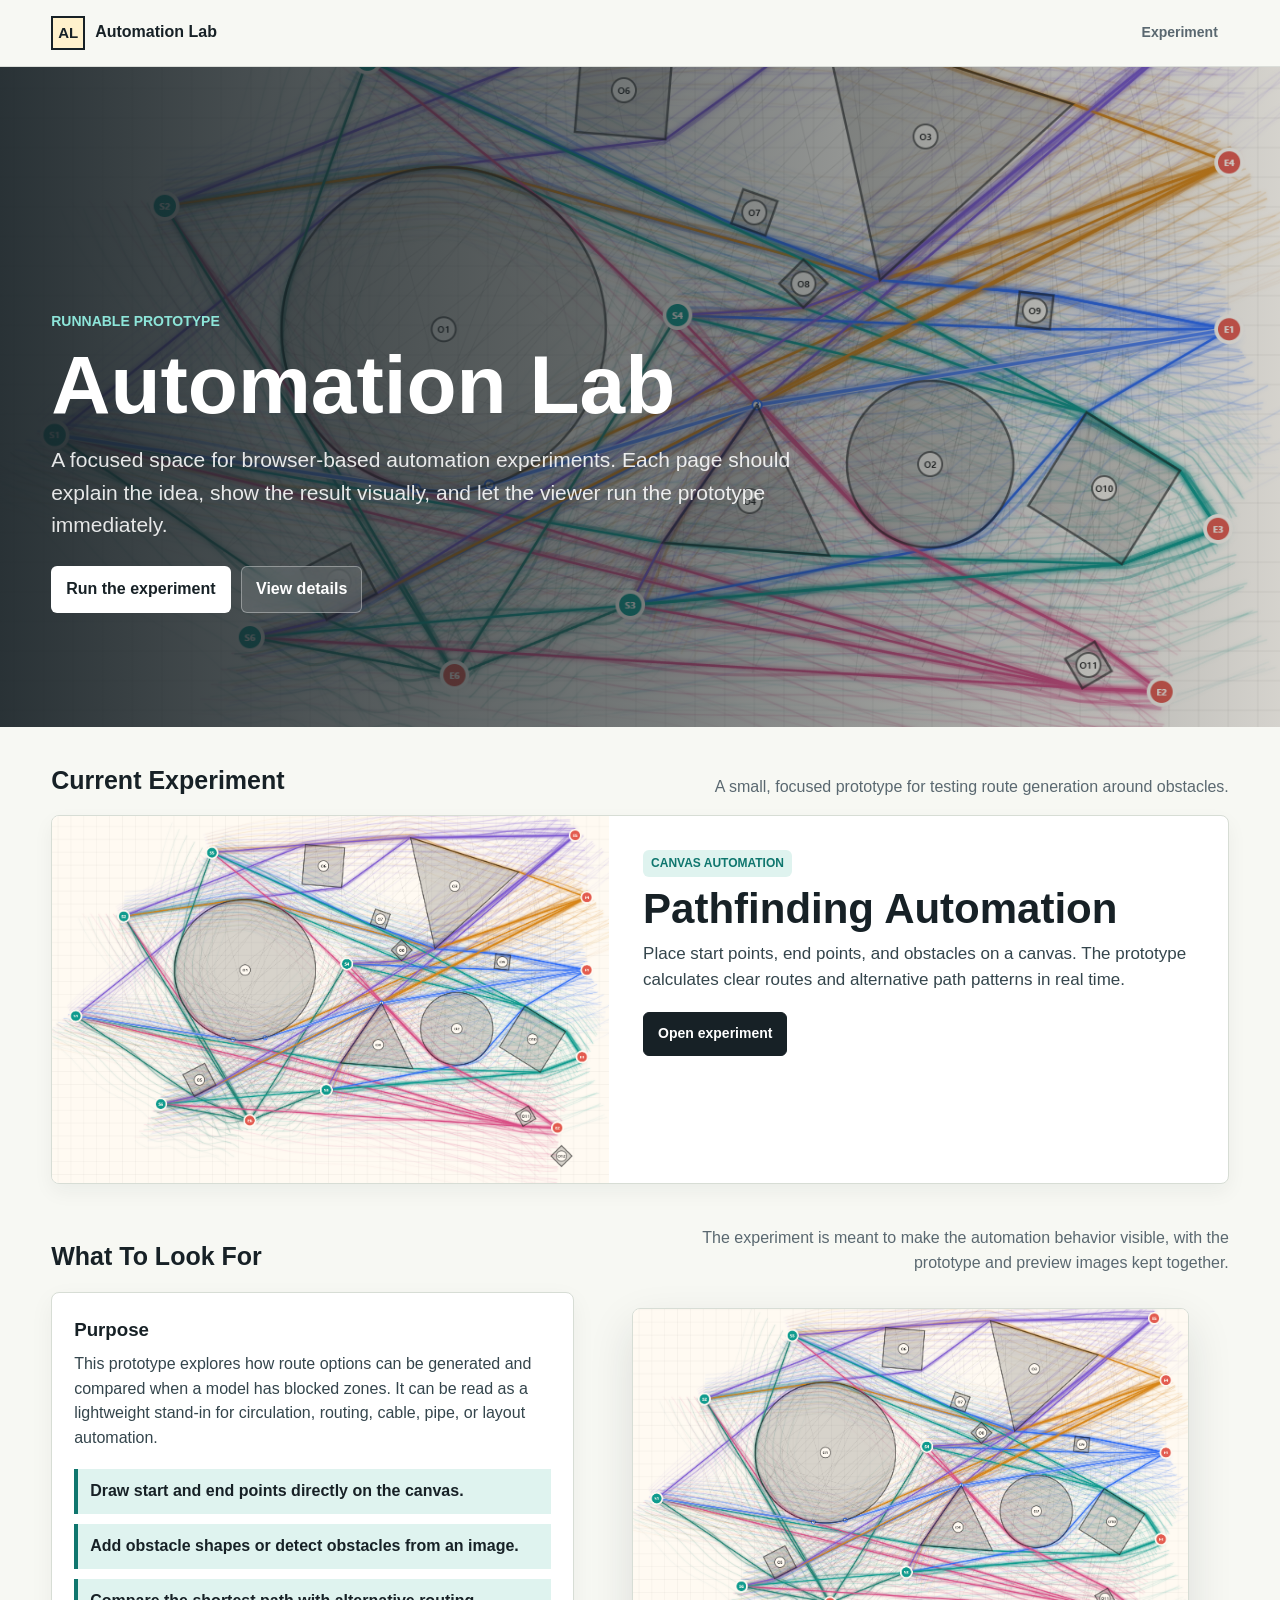
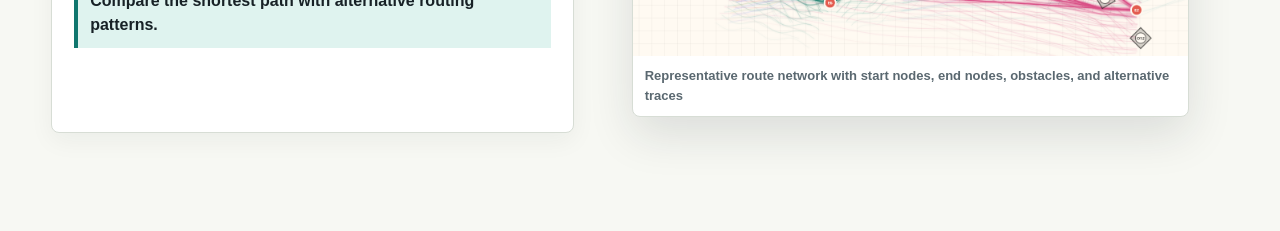
==== commit bd26af4a: "Use English representative pathfinding image" ====
--- a/index.html
+++ b/index.html
@@ -110,7 +110,7 @@
       padding: clamp(36px, 7vw, 78px) clamp(18px, 4vw, 56px);
       background:
         linear-gradient(90deg, rgba(23, 33, 38, .92), rgba(23, 33, 38, .58) 52%, rgba(23, 33, 38, .18)),
-        url("labs/realtime-geometry-pathfinding/polished-preview.png") center / cover no-repeat;
+        url("labs/realtime-geometry-pathfinding/polished-preview.png?v=hero-20260525") center / cover no-repeat;
       color: #ffffff;
     }
 
@@ -243,7 +243,7 @@
 
     .visual-grid {
       display: grid;
-      grid-template-columns: repeat(2, minmax(0, 1fr));
+      grid-template-columns: 1fr;
       gap: 12px;
     }
 
@@ -395,7 +395,7 @@
         <p>A small, focused prototype for testing route generation around obstacles.</p>
       </div>
       <article class="card">
-        <img src="labs/realtime-geometry-pathfinding/polished-preview.png" alt="Pathfinding automation preview with a route around obstacles">
+        <img src="labs/realtime-geometry-pathfinding/polished-preview.png?v=hero-20260525" alt="Pathfinding automation preview with multiple routes around obstacles">
         <div class="card-body">
           <span class="tag">Canvas Automation</span>
           <h3>Pathfinding Automation</h3>
@@ -426,12 +426,8 @@
         </div>
         <div class="visual-grid" aria-label="Experiment preview images">
           <figure class="visual">
-            <img src="labs/realtime-geometry-pathfinding/polished-preview.png" alt="Generated path around multiple obstacles">
-            <figcaption>Obstacle-aware route generation</figcaption>
-          </figure>
-          <figure class="visual">
-            <img src="labs/realtime-geometry-pathfinding/alternative-preview.png" alt="Alternative routes shown in several colors">
-            <figcaption>Alternative route comparison</figcaption>
+            <img src="labs/realtime-geometry-pathfinding/polished-preview.png?v=hero-20260525" alt="Generated route network around multiple obstacles">
+            <figcaption>Representative route network with start nodes, end nodes, obstacles, and alternative traces</figcaption>
           </figure>
         </div>
       </div>
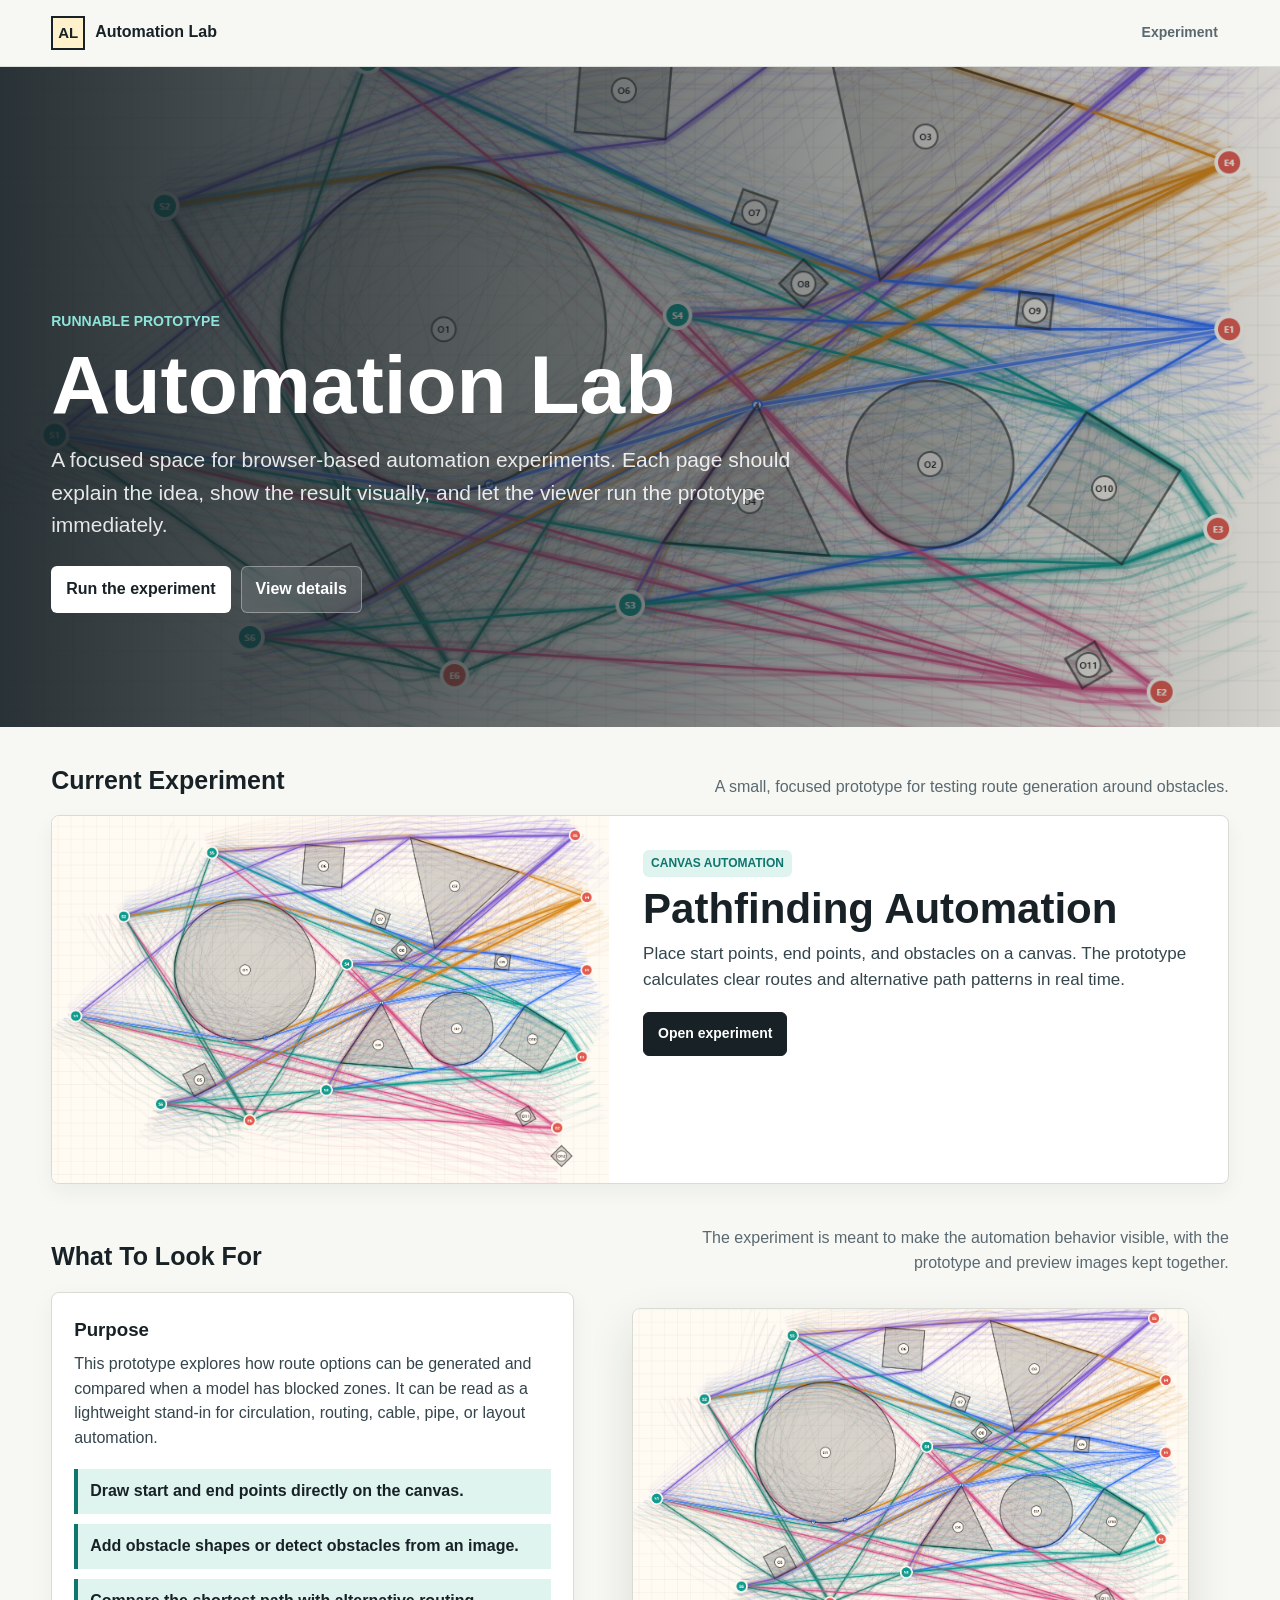
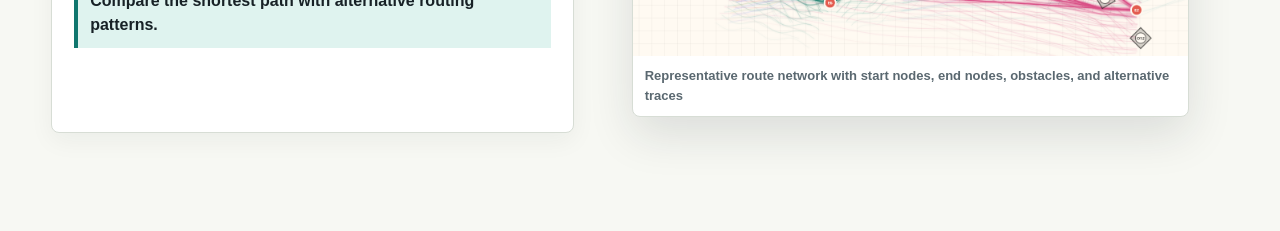
==== commit 4c9fdbb5: "Set representative preview metadata" ====
--- a/index.html
+++ b/index.html
@@ -5,6 +5,15 @@
   <meta name="viewport" content="width=device-width, initial-scale=1">
   <title>Automation Lab | Runnable Automation Experiments</title>
   <meta name="description" content="A focused gallery of runnable automation experiments with visual previews and browser-based prototypes.">
+  <meta property="og:title" content="Automation Lab | Runnable Automation Experiments">
+  <meta property="og:description" content="A focused gallery of runnable automation experiments with visual previews and browser-based prototypes.">
+  <meta property="og:type" content="website">
+  <meta property="og:url" content="https://onehojoe.github.io/codex-lab/">
+  <meta property="og:image" content="https://onehojoe.github.io/codex-lab/labs/realtime-geometry-pathfinding/polished-preview.png?v=hero-20260525">
+  <meta name="twitter:card" content="summary_large_image">
+  <meta name="twitter:title" content="Automation Lab | Runnable Automation Experiments">
+  <meta name="twitter:description" content="A focused gallery of runnable automation experiments with visual previews and browser-based prototypes.">
+  <meta name="twitter:image" content="https://onehojoe.github.io/codex-lab/labs/realtime-geometry-pathfinding/polished-preview.png?v=hero-20260525">
   <style>
     :root {
       --ink: #172126;
